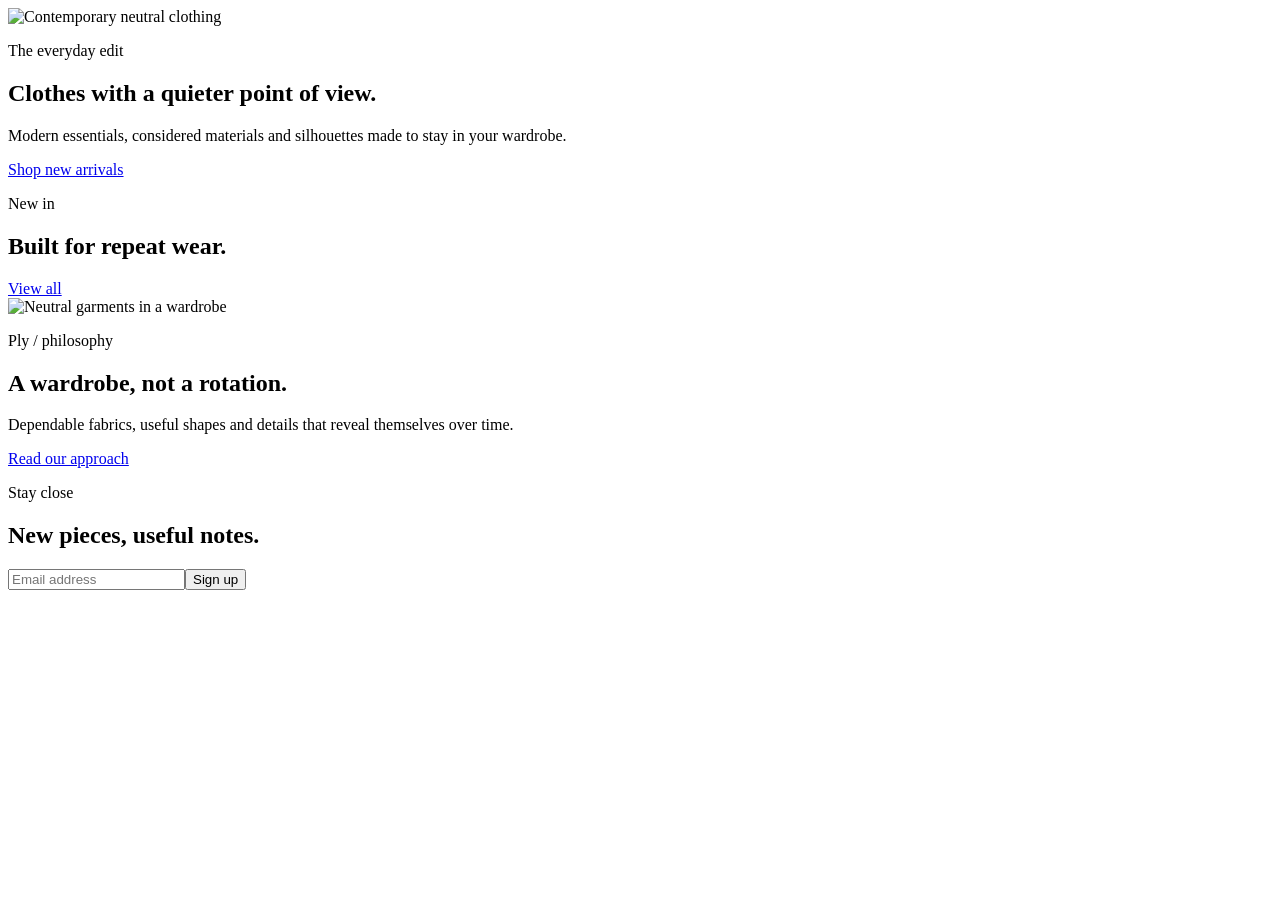
==== index.html @ a6505967 "Build Ply storefront pages" ====
<!doctype html><html lang="en"><head><meta charset="utf-8"><meta name="viewport" content="width=device-width,initial-scale=1"><meta name="description" content="Ply — contemporary essentials for a considered wardrobe."><title>Ply — Modern essentials</title><link rel="preconnect" href="https://fonts.googleapis.com"><link href="https://fonts.googleapis.com/css2?family=Inter:wght@400;500;600;700&family=Inter+Tight:wght@500;600;700&display=swap" rel="stylesheet"><link rel="stylesheet" href="css/style.css"></head><body data-page="home"><div id="header"></div><main><section class="hero"><img src="https://images.unsplash.com/photo-1529139574466-a303027c1d8b?auto=format&fit=crop&w=2200&q=85" alt="Contemporary neutral clothing"><div class="hero-copy"><p class="eyebrow">The everyday edit</p><h1>Clothes with a quieter point of view.</h1><p>Modern essentials, considered materials and silhouettes made to stay in your wardrobe.</p><a class="button light" href="collection.html">Shop new arrivals</a></div></section><section class="section wrap"><div class="section-head"><div><p class="eyebrow">New in</p><h2>Built for repeat wear.</h2></div><a href="collection.html">View all</a></div><div id="featured" class="grid"></div></section><section class="story"><div><img src="https://images.unsplash.com/photo-1483985988355-763728e1935b?auto=format&fit=crop&w=1400&q=85" alt="Neutral garments in a wardrobe"></div><div class="story-copy"><p class="eyebrow">Ply / philosophy</p><h2>A wardrobe, not a rotation.</h2><p>Dependable fabrics, useful shapes and details that reveal themselves over time.</p><a href="page.html">Read our approach</a></div></section><section class="section quiet"><div class="wrap newsletter"><div><p class="eyebrow">Stay close</p><h2>New pieces, useful notes.</h2></div><form class="newsletter"><input type="email" placeholder="Email address" aria-label="Email address" required><button class="button">Sign up</button></form></div></section></main><div id="footer"></div><script type="module" src="js/app.js"></script></body></html>
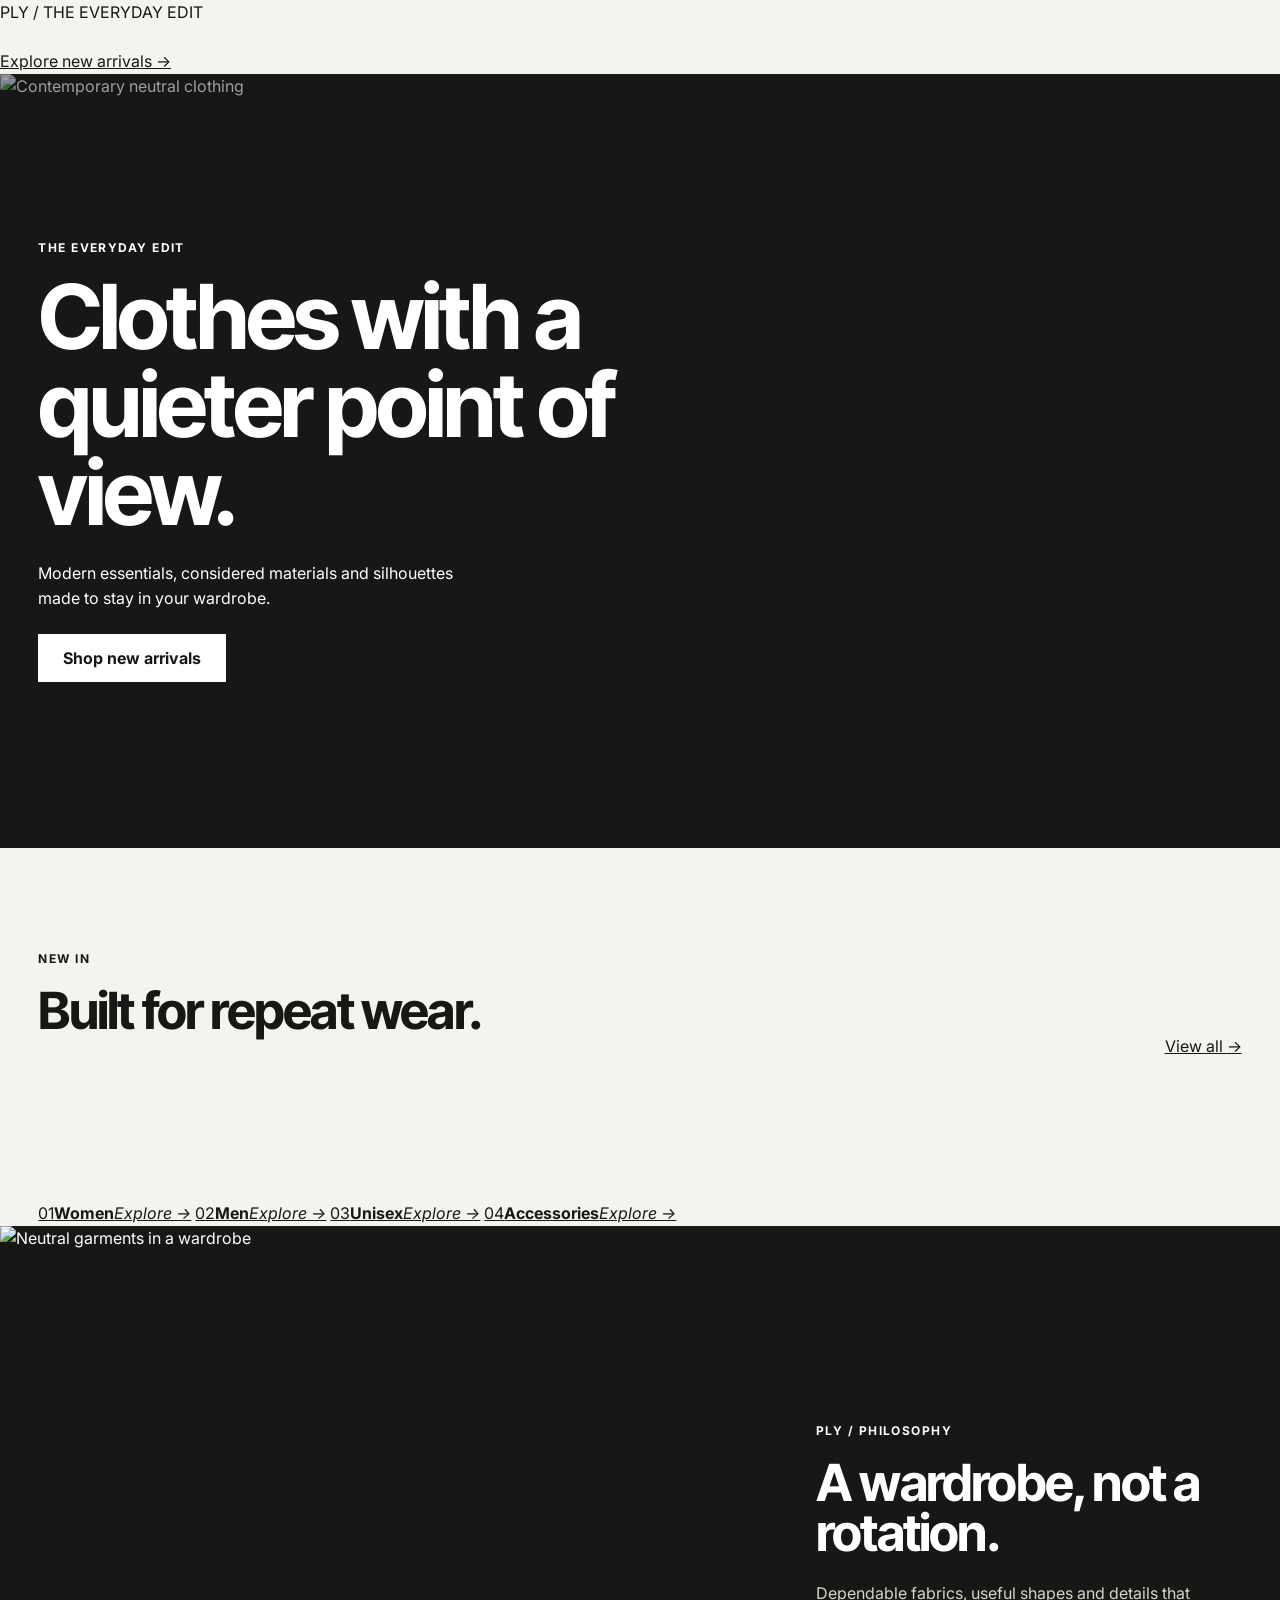
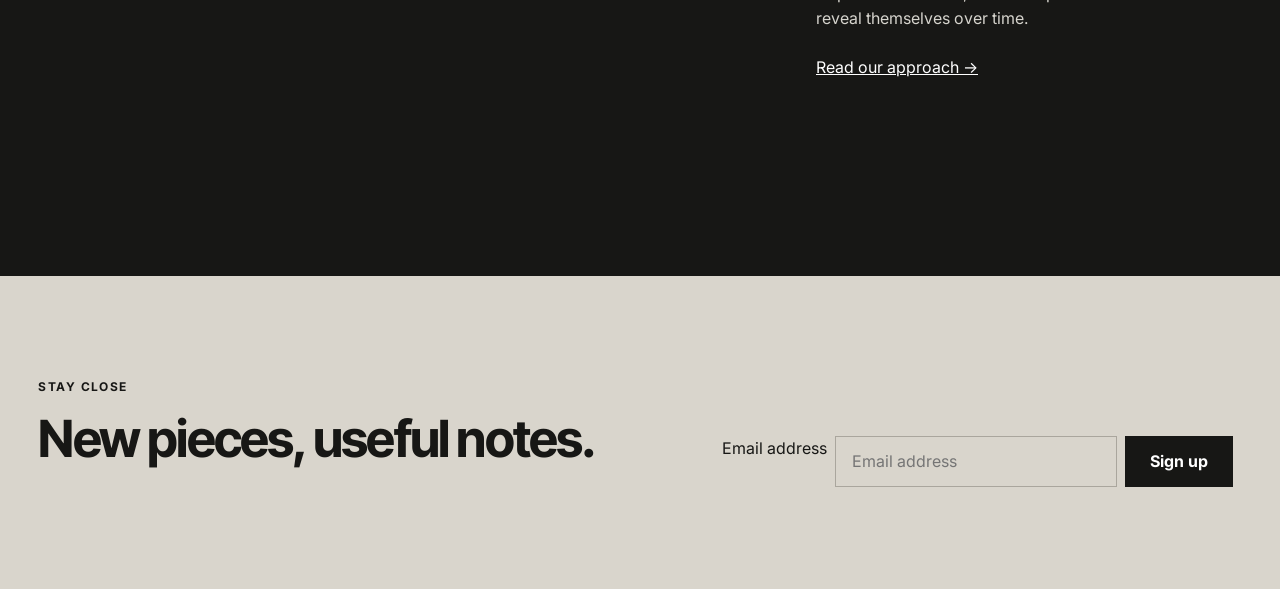
==== commit b3b678be: "Refine Ply home page and announcement bar" ====
--- a/index.html
+++ b/index.html
@@ -1 +1,45 @@
-<!doctype html><html lang="en"><head><meta charset="utf-8"><meta name="viewport" content="width=device-width,initial-scale=1"><meta name="description" content="Ply — contemporary essentials for a considered wardrobe."><title>Ply — Modern essentials</title><link rel="preconnect" href="https://fonts.googleapis.com"><link href="https://fonts.googleapis.com/css2?family=Inter:wght@400;500;600;700&family=Inter+Tight:wght@500;600;700&display=swap" rel="stylesheet"><link rel="stylesheet" href="css/style.css"></head><body data-page="home"><div id="header"></div><main><section class="hero"><img src="https://images.unsplash.com/photo-1529139574466-a303027c1d8b?auto=format&fit=crop&w=2200&q=85" alt="Contemporary neutral clothing"><div class="hero-copy"><p class="eyebrow">The everyday edit</p><h1>Clothes with a quieter point of view.</h1><p>Modern essentials, considered materials and silhouettes made to stay in your wardrobe.</p><a class="button light" href="collection.html">Shop new arrivals</a></div></section><section class="section wrap"><div class="section-head"><div><p class="eyebrow">New in</p><h2>Built for repeat wear.</h2></div><a href="collection.html">View all</a></div><div id="featured" class="grid"></div></section><section class="story"><div><img src="https://images.unsplash.com/photo-1483985988355-763728e1935b?auto=format&fit=crop&w=1400&q=85" alt="Neutral garments in a wardrobe"></div><div class="story-copy"><p class="eyebrow">Ply / philosophy</p><h2>A wardrobe, not a rotation.</h2><p>Dependable fabrics, useful shapes and details that reveal themselves over time.</p><a href="page.html">Read our approach</a></div></section><section class="section quiet"><div class="wrap newsletter"><div><p class="eyebrow">Stay close</p><h2>New pieces, useful notes.</h2></div><form class="newsletter"><input type="email" placeholder="Email address" aria-label="Email address" required><button class="button">Sign up</button></form></div></section></main><div id="footer"></div><script type="module" src="js/app.js"></script></body></html>+<!doctype html>
+<html lang="en">
+<head>
+<meta charset="utf-8">
+<meta name="viewport" content="width=device-width,initial-scale=1">
+<meta name="description" content="Ply — contemporary essentials for a considered wardrobe.">
+<title>Ply — Modern essentials</title>
+<link rel="preconnect" href="https://fonts.googleapis.com">
+<link rel="preconnect" href="https://images.unsplash.com">
+<link href="https://fonts.googleapis.com/css2?family=Inter:wght@400;500;600;700&family=Inter+Tight:wght@500;600;700&display=swap" rel="stylesheet">
+<link rel="stylesheet" href="css/style.css">
+</head>
+<body data-page="home">
+<div class="announcement" role="status"><p>PLY / THE EVERYDAY EDIT</p><a href="collection.html">Explore new arrivals <span aria-hidden="true">→</span></a></div>
+<div id="header"></div>
+<main>
+<section class="hero">
+<img src="https://images.unsplash.com/photo-1529139574466-a303027c1d8b?auto=format&fit=crop&w=2200&q=85" alt="Contemporary neutral clothing" fetchpriority="high">
+<div class="hero-copy">
+<p class="eyebrow">The everyday edit</p>
+<h1>Clothes with a quieter point of view.</h1>
+<p>Modern essentials, considered materials and silhouettes made to stay in your wardrobe.</p>
+<a class="button light" href="collection.html">Shop new arrivals</a>
+</div>
+</section>
+<section class="section wrap">
+<div class="section-head"><div><p class="eyebrow">New in</p><h2>Built for repeat wear.</h2></div><a class="text-link" href="collection.html">View all <span aria-hidden="true">→</span></a></div>
+<div id="featured" class="grid"></div>
+</section>
+<section class="category-strip wrap" aria-label="Shop by category">
+<a href="collection.html?category=women"><span>01</span><strong>Women</strong><em>Explore →</em></a>
+<a href="collection.html?category=men"><span>02</span><strong>Men</strong><em>Explore →</em></a>
+<a href="collection.html?category=unisex"><span>03</span><strong>Unisex</strong><em>Explore →</em></a>
+<a href="collection.html?category=accessories"><span>04</span><strong>Accessories</strong><em>Explore →</em></a>
+</section>
+<section class="story">
+<div><img src="https://images.unsplash.com/photo-1483985988355-763728e1935b?auto=format&fit=crop&w=1400&q=85" alt="Neutral garments in a wardrobe" loading="lazy"></div>
+<div class="story-copy"><p class="eyebrow">Ply / philosophy</p><h2>A wardrobe, not a rotation.</h2><p>Dependable fabrics, useful shapes and details that reveal themselves over time.</p><a class="text-link light-link" href="page.html">Read our approach <span aria-hidden="true">→</span></a></div>
+</section>
+<section class="section quiet"><div class="wrap newsletter"><div><p class="eyebrow">Stay close</p><h2>New pieces, useful notes.</h2></div><form class="newsletter-form"><label class="sr-only" for="home-email">Email address</label><input id="home-email" type="email" placeholder="Email address" autocomplete="email" required><button class="button" type="submit">Sign up</button></form></div></section>
+</main>
+<div id="footer"></div>
+<script type="module" src="js/app.js"></script>
+</body>
+</html>
--- a/css/style.css
+++ b/css/style.css
@@ -0,0 +1 @@
+:root{--ink:#171715;--bone:#F5F3EE;--stone:#D9D5CC;--charcoal:#5C5A54;--accent:#3157D5;--white:#fff;--display:"Inter Tight",Arial,sans-serif;--body:"Inter",Arial,sans-serif;--s1:.5rem;--s2:1rem;--s3:1.5rem;--s4:2rem;--s5:2.5rem;--s6:3rem;--s8:5rem;--gutter:clamp(1rem,3vw,3rem);--container:1400px;--focus:0 0 0 3px rgba(49,87,213,.3);--ease:cubic-bezier(.2,.8,.2,1)}*{box-sizing:border-box}body{margin:0;background:var(--bone);color:var(--ink);font:1rem/1.55 var(--body)}a{color:inherit}button,input,select,textarea{font:inherit}button:focus-visible,a:focus-visible,input:focus-visible,select:focus-visible,textarea:focus-visible{box-shadow:var(--focus);outline:0}.wrap{width:min(calc(100% - 2*var(--gutter)),var(--container));margin:auto}.section{padding-block:clamp(4rem,8vw,8rem)}.narrow{max-width:900px}.eyebrow{font-size:.75rem;font-weight:700;letter-spacing:.12em;text-transform:uppercase;margin:0 0 var(--s2)}h1,h2,h3{font-family:var(--display);line-height:.98;letter-spacing:-.035em;margin:0 0 var(--s3)}h1{font-size:clamp(2.75rem,6vw,5.5rem)}h2{font-size:clamp(2rem,4vw,3.75rem)}h3{font-size:1.1rem}p{margin:0 0 var(--s3)}.lede{font-size:1.125rem;color:var(--charcoal);max-width:58ch}.button{display:inline-flex;align-items:center;justify-content:center;min-height:3rem;padding:0 var(--s3);border:1px solid var(--ink);background:var(--ink);color:var(--white);font-weight:700;text-decoration:none;cursor:pointer;transition:transform .2s var(--ease)}.button:hover{transform:translateY(-1px)}.button.light{background:var(--white);color:var(--ink);border-color:var(--white)}.button.outline{background:transparent;color:var(--ink)}.link-button{border:0;background:none;text-decoration:underline;cursor:pointer;padding:0}.hero{min-height:86vh;position:relative;display:grid;align-items:end;overflow:hidden;background:var(--ink);color:#fff}.hero>img{position:absolute;inset:0;width:100%;height:100%;object-fit:cover;filter:brightness(.62);animation:heroIn 1s var(--ease) both}.hero-copy{position:relative;z-index:1;width:min(calc(100% - 2*var(--gutter)),var(--container));margin:auto;padding-block:var(--s8)}.hero h1{max-width:10ch;font-size:clamp(3rem,7vw,6.5rem)}.hero-copy>p:not(.eyebrow){max-width:46ch}.grid{display:grid;grid-template-columns:repeat(4,minmax(0,1fr));gap:var(--s5) var(--s2)}.section-head,.collection-head{display:flex;justify-content:space-between;align-items:end;gap:var(--s4);margin-bottom:var(--s5)}.story{display:grid;grid-template-columns:1.15fr .85fr;background:var(--ink);color:#fff;min-height:650px}.story img{width:100%;height:100%;object-fit:cover}.story-copy{display:flex;flex-direction:column;justify-content:center;padding:var(--s8)}.story-copy p:not(.eyebrow){color:#d6d4cd;max-width:48ch}.quiet{background:var(--stone)}.newsletter{display:flex;justify-content:space-between;align-items:end;gap:var(--s5)}.newsletter input{min-height:3rem;padding:.75rem 1rem;border:1px solid #aaa69d;background:transparent}.newsletter form{display:flex;gap:.5rem;width:min(100%,520px)}.site-header{position:sticky;top:0;z-index:60;background:transparent;border-bottom:1px solid transparent;transition:padding .3s var(--ease),background .3s var(--ease),border-color .3s var(--ease),backdrop-filter .3s var(--ease)}.site-header.scrolled{margin-inline:var(--gutter);width:auto;background:rgba(245,243,238,.72);backdrop-filter:blur(18px) saturate(1.15);-webkit-backdrop-filter:blur(18px) saturate(1.15);border-color:rgba(23,23,21,.12);margin:var(--s2) var(--gutter) 0;border-radius:999px;box-shadow:0 10px 35px rgba(23,23,21,.08)}.site-header.scrolled .head{min-height:60px}.site-header.scrolled .mega{top:60px;border-radius:0 0 24px 24px}.head{min-height:76px;display:grid;grid-template-columns:1fr auto 1fr;align-items:center;gap:var(--s3)}.head{min-height:76px;display:grid;grid-template-columns:1fr auto 1fr;align-items:center;gap:var(--s3)}.brand{font:700 2rem var(--display);text-decoration:none;letter-spacing:-.05em}.nav{display:flex;gap:var(--s3);justify-content:center}.nav a,.head-actions button,.head-actions a{font-size:.875rem;font-weight:600;text-decoration:none;background:none;border:0;cursor:pointer}.head-actions{display:flex;justify-content:end;gap:var(--s2)}.menu{display:none}.mobile{display:none}.mega{position:absolute;top:76px;left:0;right:0;background:var(--bone);padding:var(--s5);border-bottom:1px solid var(--stone);visibility:hidden}.header-mega:hover .mega{visibility:visible}.mega-grid{display:grid;grid-template-columns:repeat(3,1fr);gap:var(--s5)}.footer{background:var(--ink);color:#fff;padding:var(--s8) 0 var(--s3)}.footer-grid{display:grid;grid-template-columns:1.5fr repeat(3,1fr);gap:var(--s5);padding-bottom:var(--s8)}.footer a{display:block;color:#eee;text-decoration:none;margin-bottom:.6rem;font-size:.875rem}.footer-title{font:700 2.5rem var(--display)}.footer h3{font:700 .75rem var(--body);letter-spacing:.1em;text-transform:uppercase;color:#aaa}.footer-bottom{border-top:1px solid #444;padding-top:var(--s2);display:flex;justify-content:space-between;color:#aaa;font-size:.75rem}.card{position:relative}.card-media{display:block;position:relative;aspect-ratio:3/4;background:var(--stone);overflow:hidden}.card-media img{width:100%;height:100%;object-fit:cover;transition:transform .45s var(--ease)}.card:hover .card-media img{transform:scale(1.025)}.badge{position:absolute;top:.5rem;left:.5rem;background:var(--accent);color:#fff;padding:.35rem .55rem;font-size:.75rem;font-weight:700}.heart{position:absolute;top:.5rem;right:.5rem;width:2.5rem;height:2.5rem;border:0;border-radius:50%;background:rgba(245,243,238,.92);cursor:pointer}.card-body{padding-top:var(--s2)}.card-title{font-weight:700;text-decoration:none}.meta{display:flex;justify-content:space-between;color:var(--charcoal);font-size:.875rem}.swatches{display:flex;gap:.35rem;margin-top:.4rem}.swatch{width:1rem;height:1rem;border-radius:50%;border:1px solid #999}.quick{display:none;width:100%;margin-top:.5rem}.collection-layout{display:grid;grid-template-columns:220px 1fr;gap:var(--s5)}.filters{border-right:1px solid var(--stone);padding-right:var(--s3)}.filter-toggle{display:inline-flex;align-items:center;gap:.5rem;border:1px solid var(--stone);background:transparent;padding:.7rem 1rem;cursor:pointer}.filter-toggle[aria-expanded="true"]{background:var(--ink);color:#fff;border-color:var(--ink)}.sort-icons{display:inline-flex;gap:.25rem}.sort-icon{width:2.5rem;height:2.5rem;border:1px solid var(--stone);background:transparent;cursor:pointer;display:grid;place-items:center}.sort-icon[aria-pressed="true"]{background:var(--ink);color:#fff;border-color:var(--ink)}.filter-panel{display:none}.filter-panel.is-visible{display:block}fieldset{border:0;border-top:1px solid var(--stone);padding:var(--s3) 0;display:grid;gap:.6rem}legend{font-weight:700;margin-bottom:.4rem}.tools{display:flex;align-items:center;gap:var(--s2)}select,input,textarea{min-height:3rem;padding:.75rem 1rem;border:1px solid #aaa69d;background:transparent}.pagination{display:flex;justify-content:center;gap:.5rem;margin-top:var(--s6)}.pagination button{min-width:2.5rem;min-height:2.5rem;border:1px solid var(--stone);background:transparent;cursor:pointer}.pagination .active{background:var(--ink);color:#fff}.product-detail{display:grid;grid-template-columns:1.3fr .7fr;gap:var(--s6);align-items:start}.gallery{display:grid;grid-template-columns:76px 1fr;gap:.5rem}.thumbs{display:grid;gap:.5rem}.thumb{padding:0;border:1px solid transparent;background:none}.thumb.active{border-color:var(--ink)}.main-image{aspect-ratio:4/5;overflow:hidden;background:var(--stone)}.main-image img{height:100%;object-fit:cover}.purchase{position:sticky;top:1rem}.variant{border:0;margin:var(--s4) 0;padding:0}.variant-buttons{display:flex;flex-wrap:wrap;gap:.5rem}.variant-buttons button{border:1px solid var(--stone);background:transparent;padding:.7rem 1rem;cursor:pointer}.variant-buttons .selected{border-color:var(--ink);box-shadow:inset 0 0 0 1px var(--ink)}.buy{display:grid;grid-template-columns:90px 1fr;gap:.5rem}.qty{display:flex;border:1px solid var(--stone);align-items:center}.qty button{border:0;background:none;width:2rem;height:3rem}.qty output{flex:1;text-align:center}.full{width:100%}.accordion{border-top:1px solid var(--stone);margin-top:var(--s4)}details{border-bottom:1px solid var(--stone);padding-block:var(--s2)}summary{cursor:pointer;font-weight:700}.cart-drawer{position:fixed;z-index:80;right:0;top:0;bottom:0;width:min(100%,500px);background:var(--bone);box-shadow:-10px 0 40px #0002;transform:translateX(100%);transition:transform .3s var(--ease);display:flex;flex-direction:column}.cart-drawer.open{transform:none}.drawer-head{display:flex;justify-content:space-between;padding:var(--s3);border-bottom:1px solid var(--stone)}.drawer-body{overflow:auto;flex:1;padding:var(--s3)}.drawer-foot{padding:var(--s3);border-top:1px solid var(--stone)}.line{display:grid;grid-template-columns:72px 1fr;gap:var(--s2);padding-block:var(--s2);border-bottom:1px solid var(--stone)}.line img{width:72px;height:96px;object-fit:cover}.line-controls{display:flex;gap:.4rem;align-items:center;flex-wrap:wrap}.line-controls button{border:1px solid var(--stone);background:transparent;min-width:2rem;min-height:2rem;cursor:pointer}.summary{display:flex;justify-content:space-between;font-weight:700}.cart-page{display:grid;grid-template-columns:1fr 320px;gap:var(--s6)}.summary-box{background:var(--stone);padding:var(--s3);height:max-content}.empty{text-align:center;min-height:60vh;display:grid;place-content:center}.form{display:grid;gap:var(--s3);margin-top:var(--s5)}.form label{display:grid;gap:.5rem;font-weight:600}.prose{max-width:68ch;margin-top:var(--s6)}.prose h2{font-size:1.75rem;margin-top:var(--s6)}.variant-switch{position:fixed;right:1rem;bottom:1rem;z-index:100;background:var(--ink);color:#fff;border:0;padding:.5rem;font-size:.75rem}@keyframes heroIn{from{transform:scale(1.04);opacity:.5}to{transform:none;opacity:1}}@media(max-width:1000px){.grid{grid-template-columns:repeat(3,1fr)}.collection-layout{grid-template-columns:1fr}.filters{border-right:0}.product-detail{grid-template-columns:1fr}.purchase{position:static}}@media(max-width:800px){.nav{display:flex;gap:var(--s2)}.nav a{font-size:.8rem}.head{grid-template-columns:1fr auto 1fr}.head-actions .desktop{display:none}.head{grid-template-columns:auto 1fr auto}.menu{display:block;border:0;background:none}.brand{text-align:center}.desktop{display:none}.mobile{display:block}.story{grid-template-columns:1fr}.story img{min-height:55vw}.story-copy{padding:var(--s5)}.newsletter{display:block}.newsletter form{margin-top:var(--s3)}.footer-grid{grid-template-columns:1fr 1fr}.collection-head{display:block}.tools{margin-top:var(--s3)}.filters{position:fixed;inset:0;background:var(--bone);z-index:70;padding:var(--s5);transform:translateY(100%);transition:transform .3s var(--ease)}.filters.open{transform:none}.close{display:block;margin-left:auto;border:0;background:none;font-size:2rem}.quick{display:inline-flex}}@media(min-width:801px){.close{display:none}}@media(max-width:600px){.grid{grid-template-columns:repeat(2,1fr);gap:var(--s4) .5rem}.gallery{display:block}.thumbs{grid-template-columns:repeat(4,1fr);display:grid;margin-top:.5rem}.cart-page{grid-template-columns:1fr}.newsletter form{display:grid}.footer-grid{grid-template-columns:1fr 1fr}}@media(prefers-reduced-motion:reduce){*{scroll-behavior:auto!important;transition:none!important;animation:none!important}}
